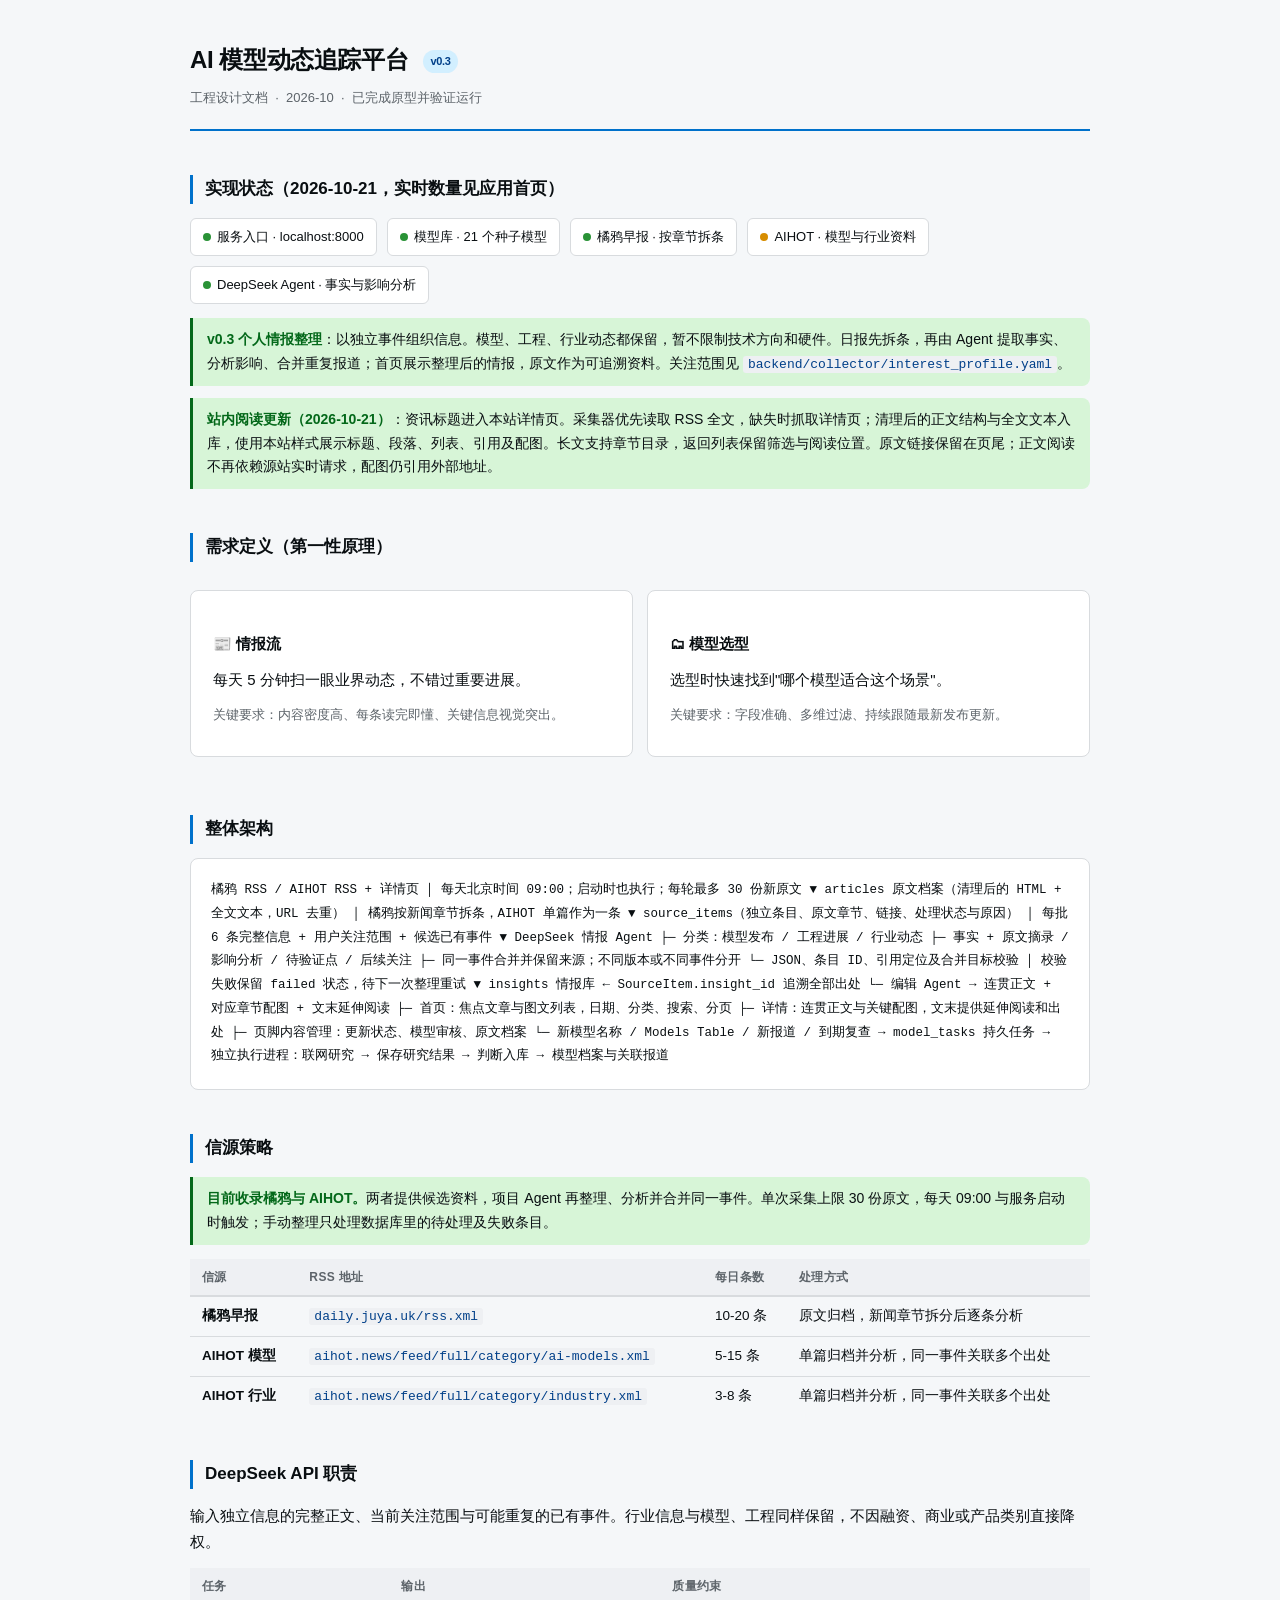
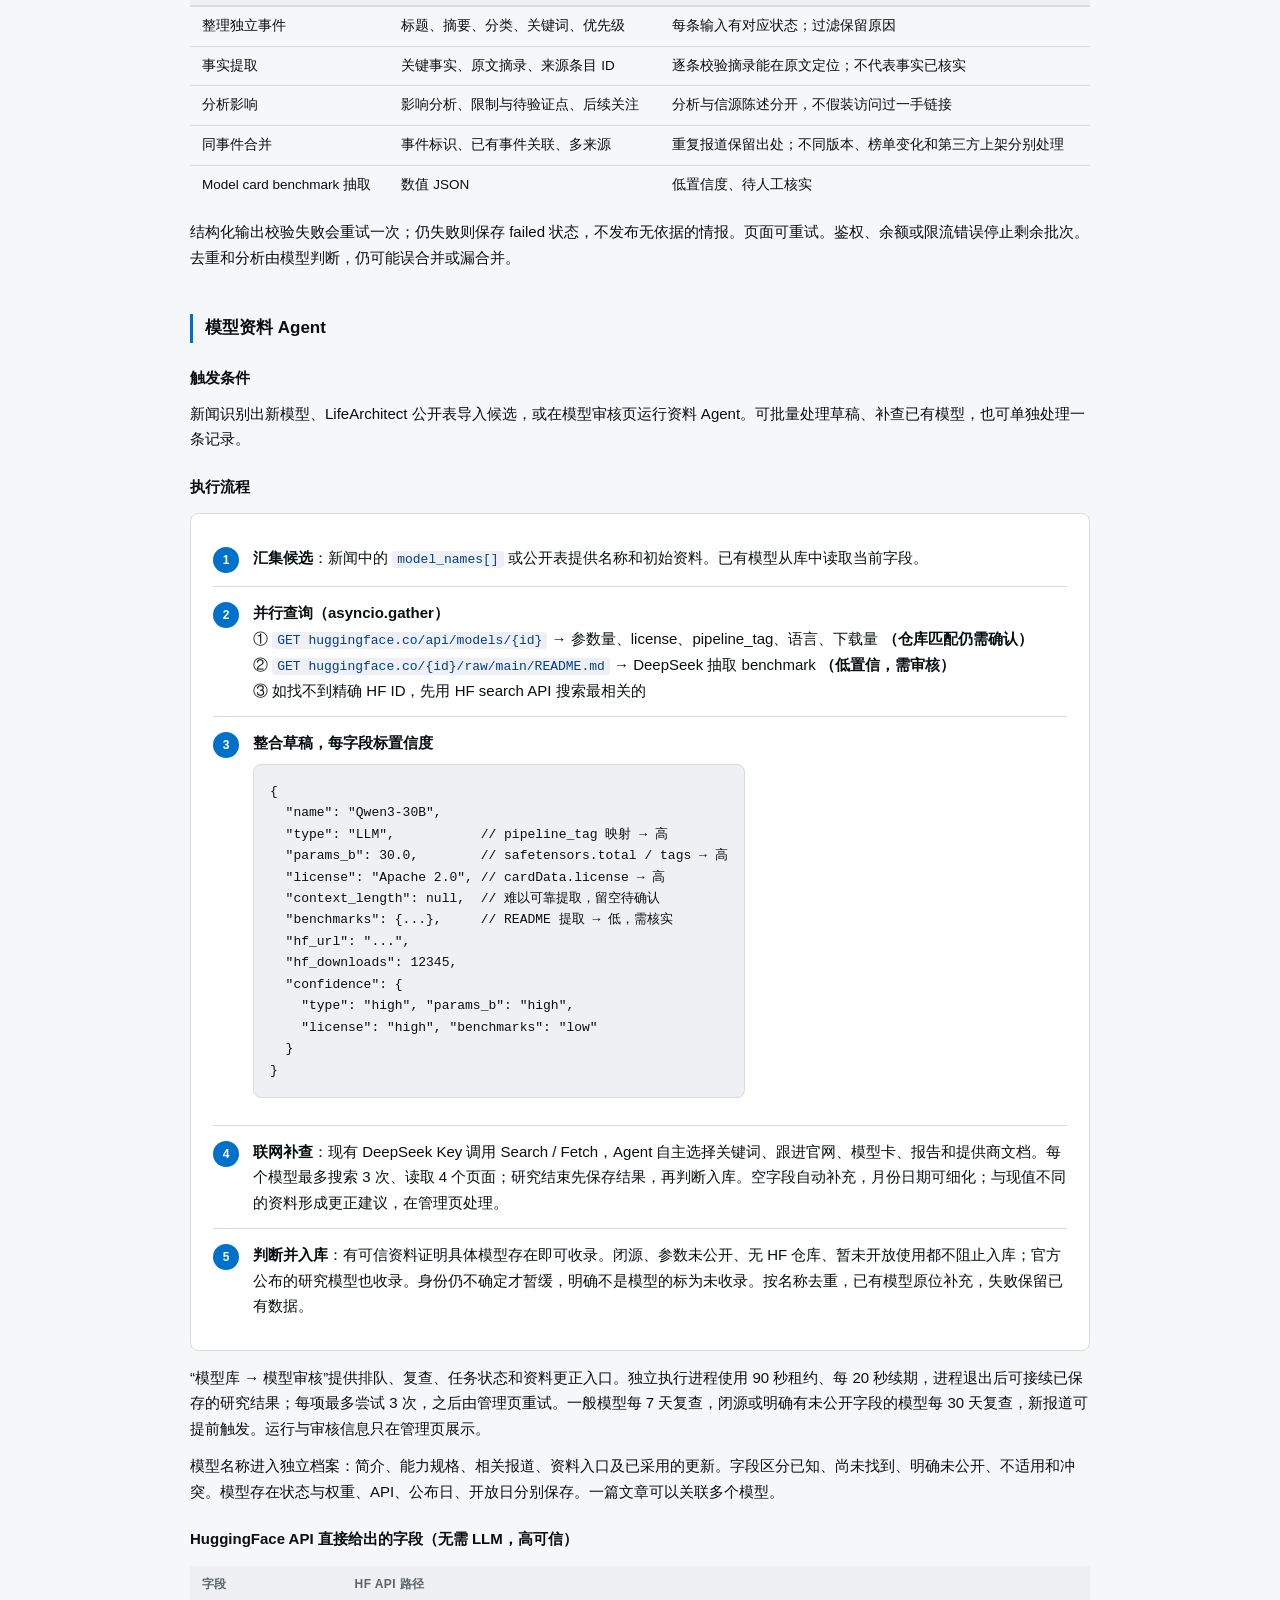
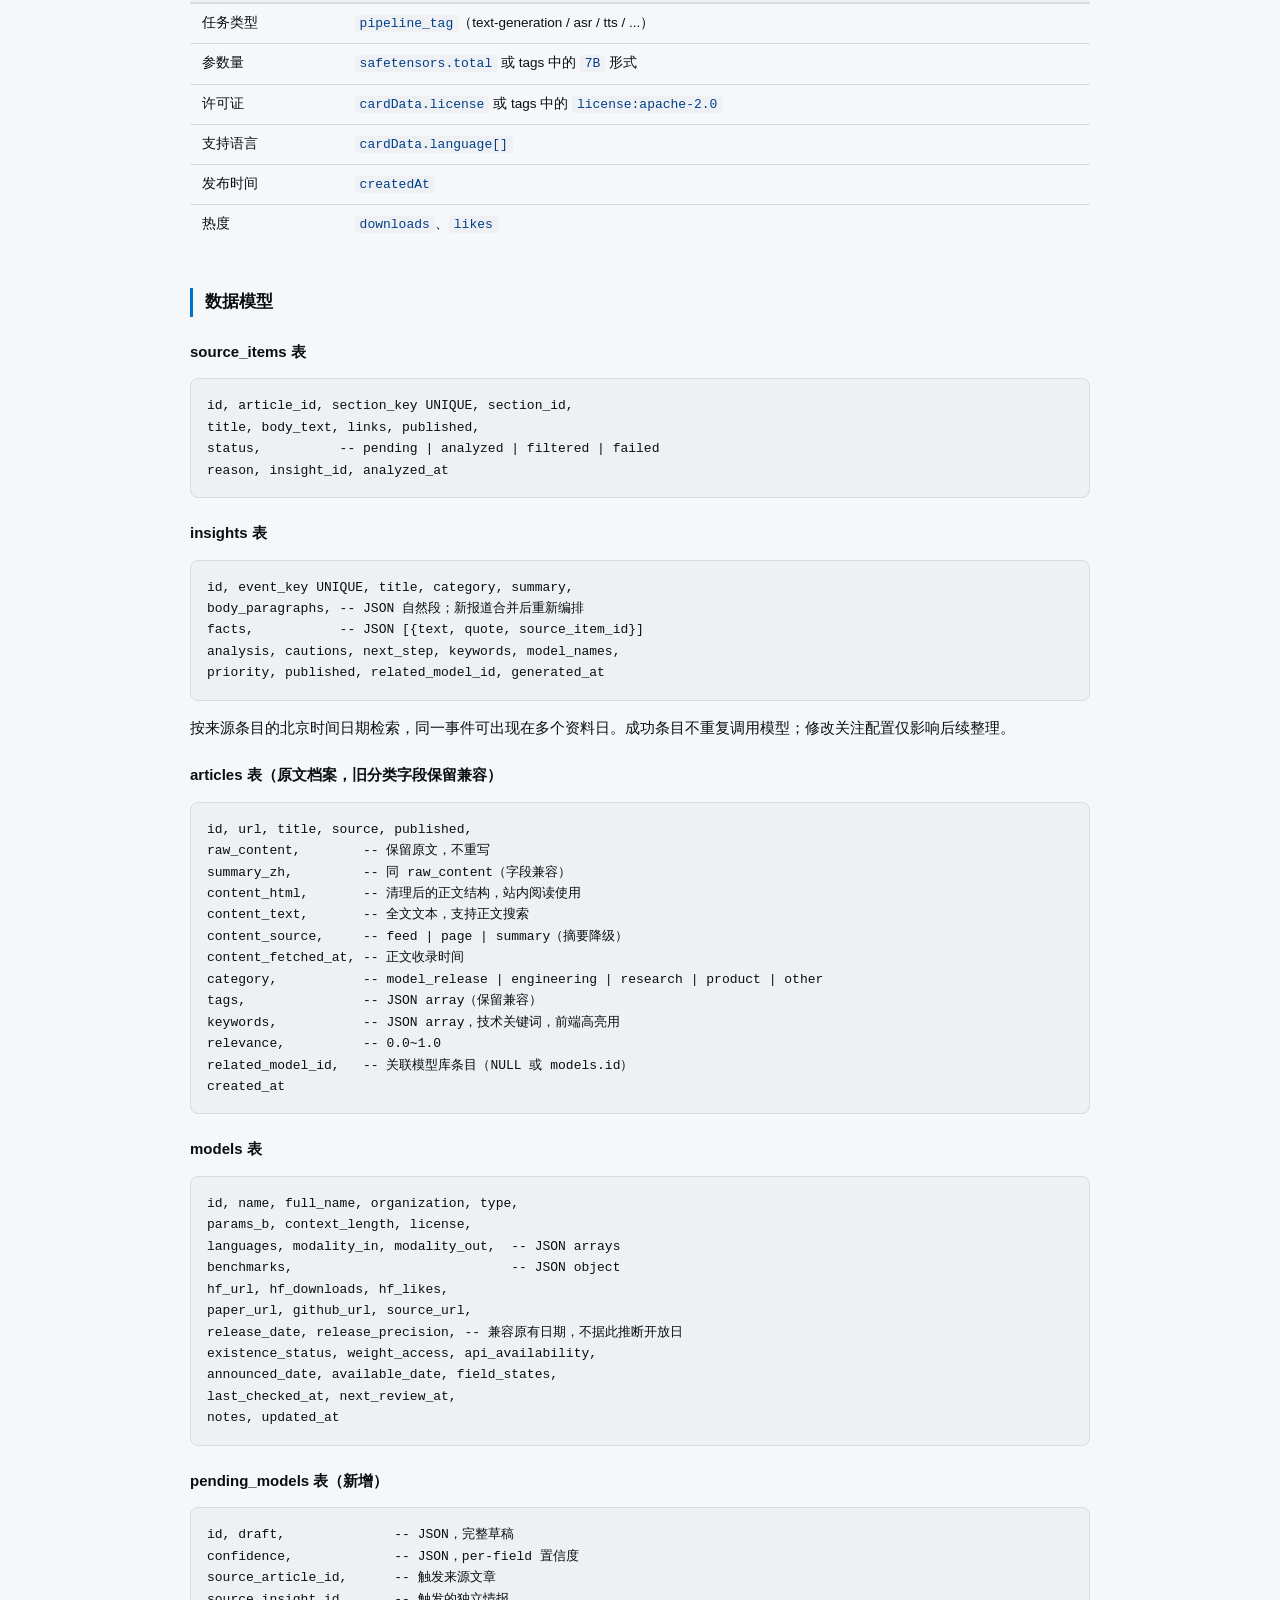
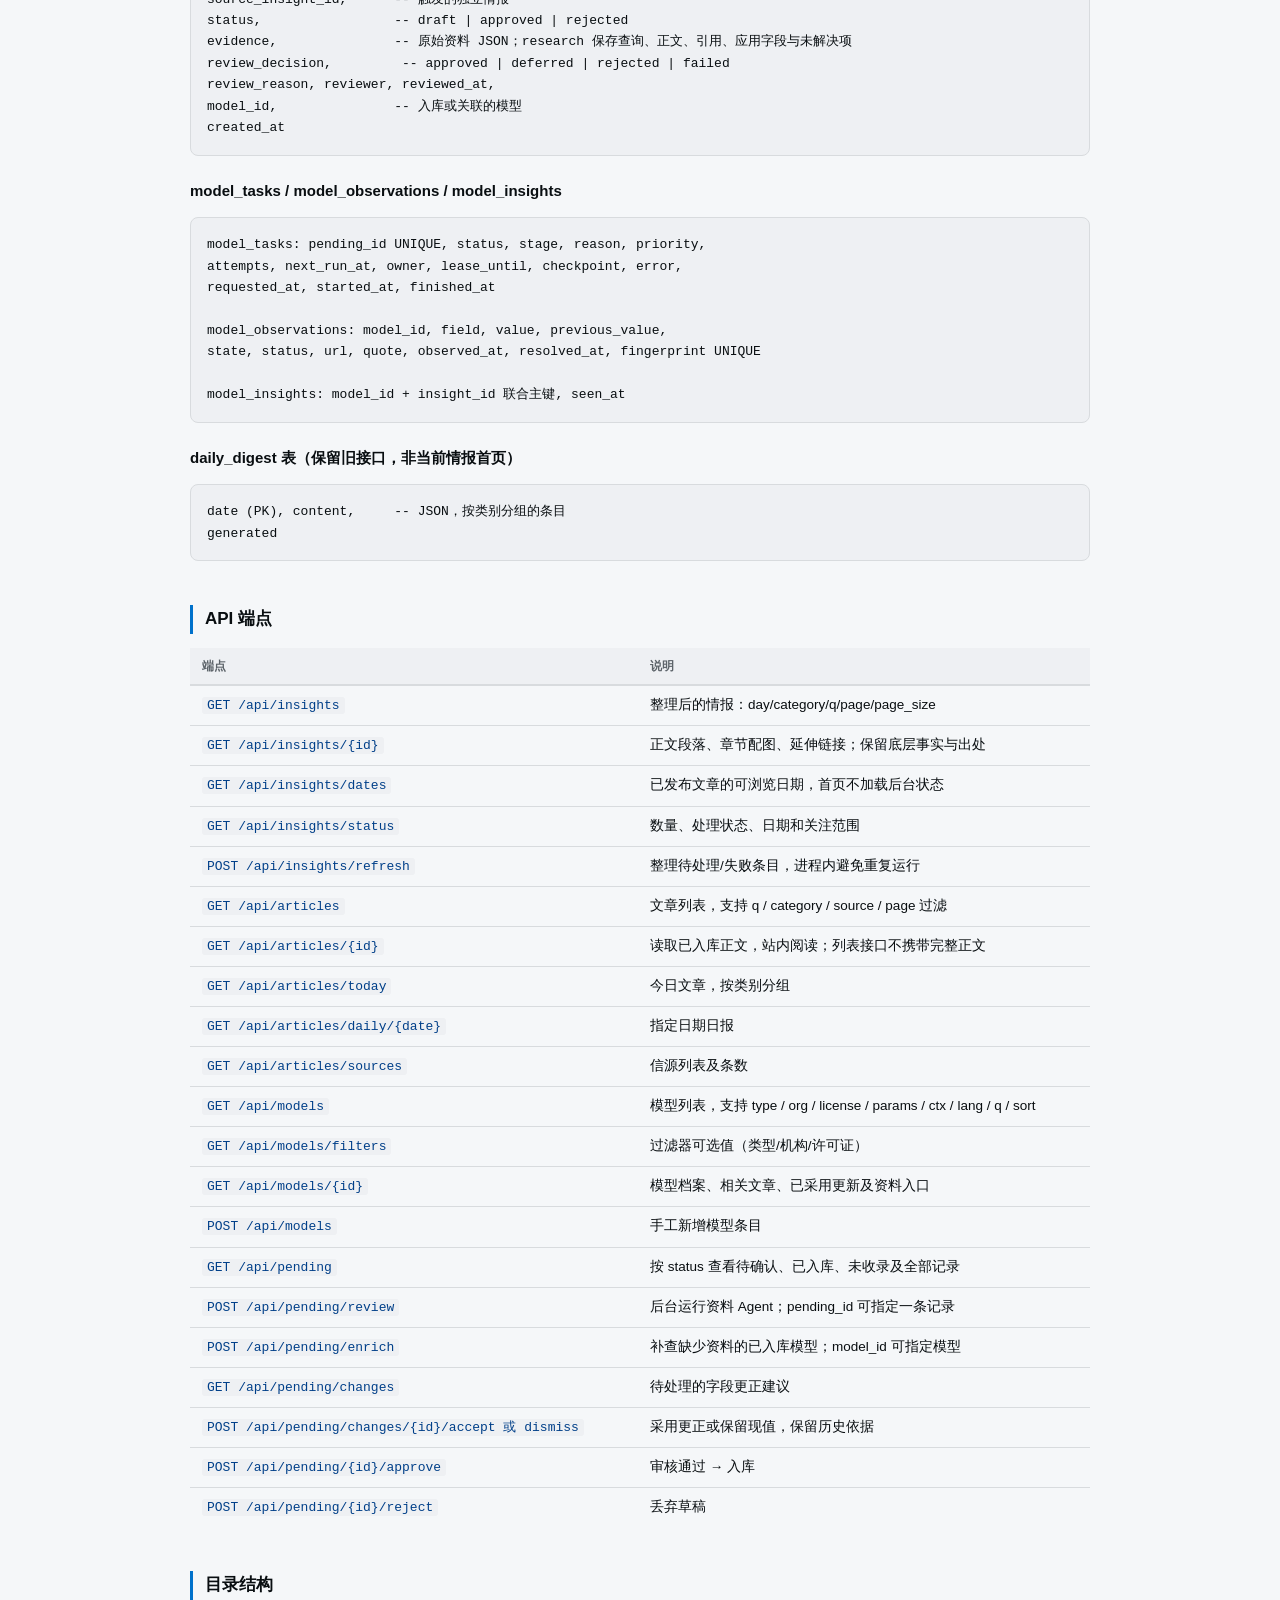
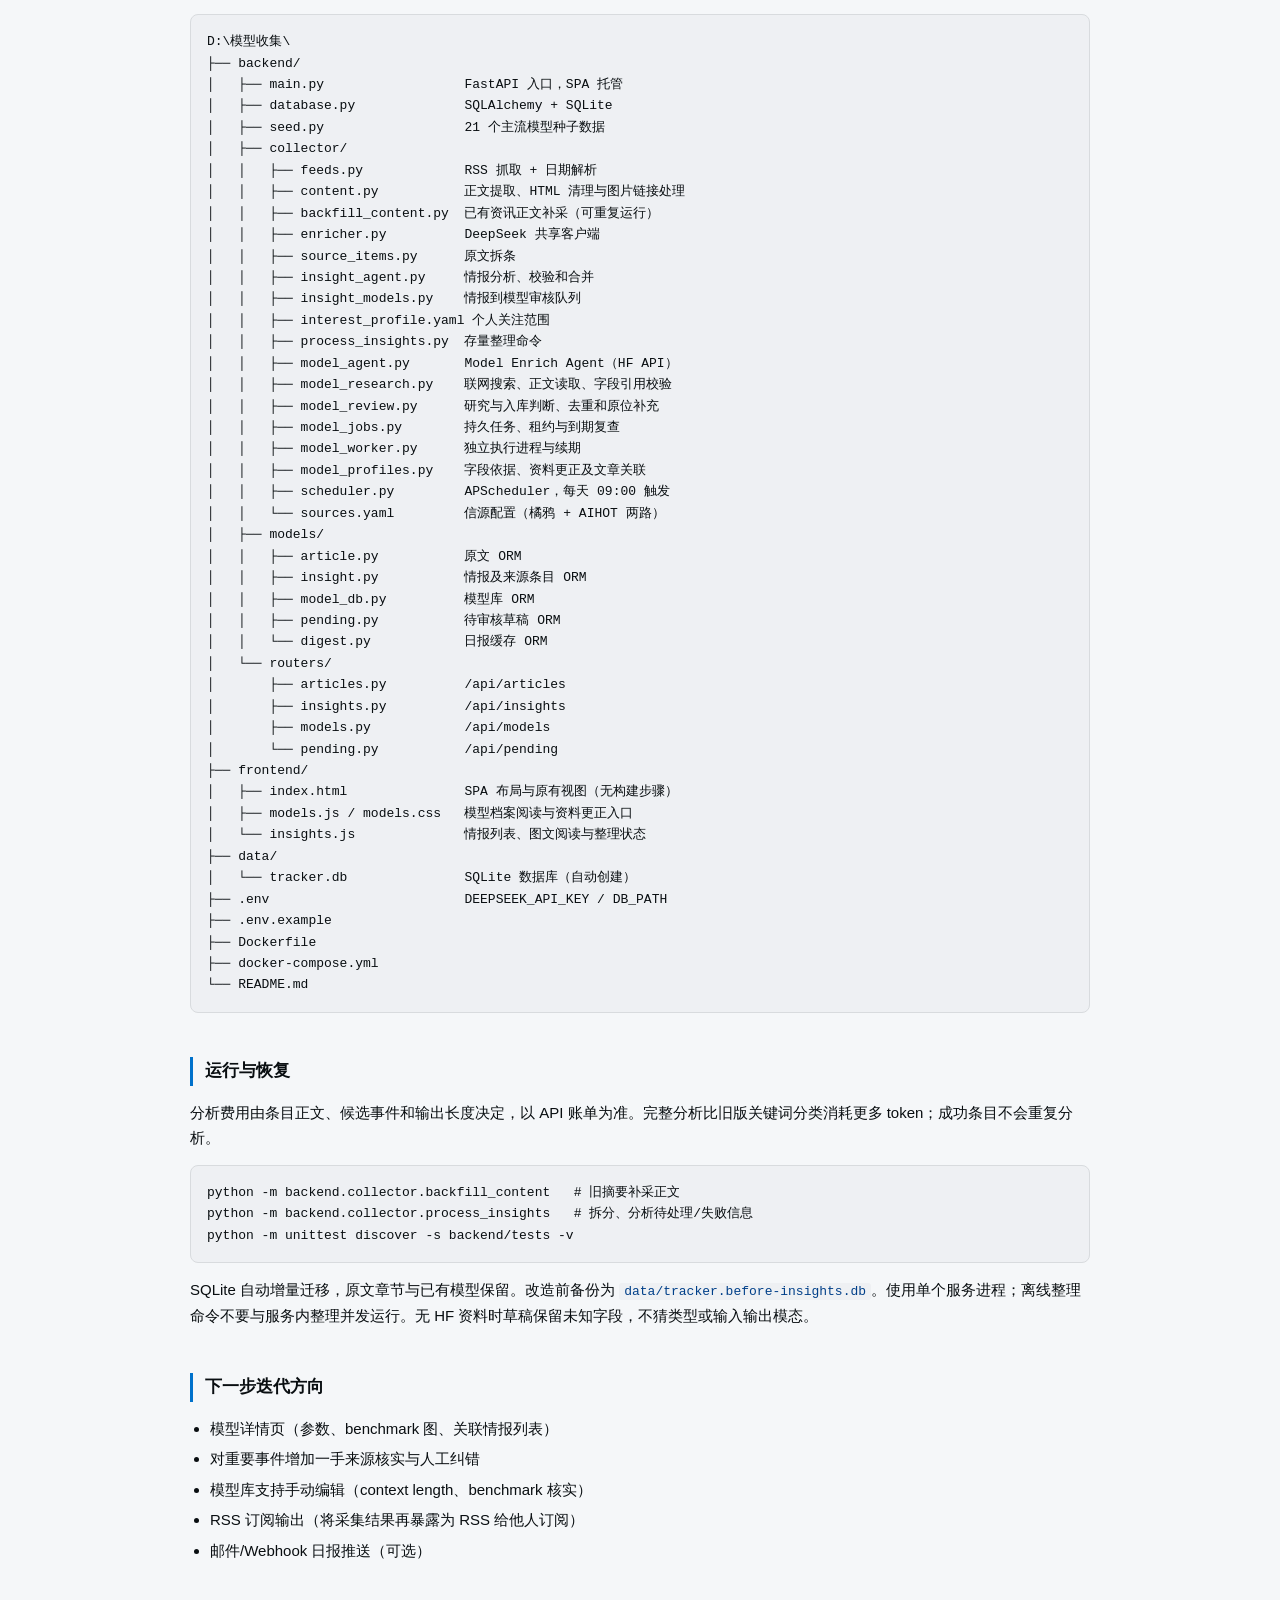
==== design.html @ c6d6f2a6 "初始化 AI 情报收集与模型资料管理项目" ====
<!DOCTYPE html>
<html lang="zh-CN">
<head>
<meta charset="UTF-8">
<meta name="viewport" content="width=device-width, initial-scale=1.0">
<title>AI 模型动态追踪平台 — 工程设计文档 v0.3</title>
<style>
  :root {
    --bg: oklch(97.5% 0.003 240);
    --surface: oklch(100% 0 0);
    --surface-2: oklch(95.5% 0.004 240);
    --border: oklch(89% 0.005 240);
    --text: oklch(16% 0.01 240);
    --muted: oklch(50% 0.012 240);
    --accent: oklch(54% 0.17 248);
    --accent-soft: oklch(94% 0.05 248);
    --accent-text: oklch(37% 0.15 248);
    --green: oklch(45% 0.14 145);
    --green-bg: oklch(94% 0.05 145);
    --r: 8px;
    --rs: 5px;
  }
  * { box-sizing: border-box; margin: 0; padding: 0; }
  body {
    font-family: -apple-system, "PingFang SC", "Hiragino Sans GB", "Microsoft YaHei", sans-serif;
    background: var(--bg); color: var(--text);
    font-size: 15px; line-height: 1.7;
    padding: 40px 20px 80px;
  }
  .page { max-width: 900px; margin: 0 auto; }
  a { color: var(--accent); text-decoration: none; }
  a:hover { text-decoration: underline; }
  code {
    font-family: "SF Mono", "Fira Code", Consolas, monospace;
    font-size: 13px; background: var(--surface-2);
    padding: 1px 5px; border-radius: 3px; color: var(--accent-text);
  }
  pre {
    background: var(--surface-2); border: 1px solid var(--border);
    border-radius: var(--r); padding: 16px; overflow-x: auto;
    margin: 14px 0; font-size: 13px; line-height: 1.65;
  }
  pre code { background: none; padding: 0; color: var(--text); }

  header { border-bottom: 2px solid var(--accent); padding-bottom: 20px; margin-bottom: 40px; }
  header h1 { font-size: 24px; font-weight: 800; letter-spacing: -0.4px; }
  .meta { color: var(--muted); font-size: 13px; margin-top: 6px; }
  .vtag { display: inline-block; background: var(--accent-soft); color: var(--accent-text); font-size: 11px; font-weight: 700; padding: 2px 8px; border-radius: 20px; margin-left: 8px; vertical-align: middle; }

  h2 { font-size: 17px; font-weight: 700; margin: 44px 0 14px; padding-left: 12px; border-left: 3px solid var(--accent); }
  h3 { font-size: 15px; font-weight: 600; margin: 22px 0 10px; }
  p { margin-bottom: 12px; }
  ul, ol { padding-left: 20px; margin-bottom: 12px; }
  li { margin-bottom: 5px; }

  .card { background: var(--surface); border: 1px solid var(--border); border-radius: var(--r); padding: 18px 22px; margin: 14px 0; }
  .grid2 { display: grid; grid-template-columns: 1fr 1fr; gap: 14px; margin: 14px 0; }
  @media (max-width: 600px) { .grid2 { grid-template-columns: 1fr; } }

  .note { background: oklch(97% 0.04 60); border-left: 3px solid oklch(68% 0.13 60); padding: 10px 14px; border-radius: 0 var(--r) var(--r) 0; margin: 12px 0; font-size: 14px; }
  .changed { background: var(--green-bg); border-left: 3px solid var(--green); padding: 10px 14px; border-radius: 0 var(--r) var(--r) 0; margin: 12px 0; font-size: 14px; }
  .changed strong { color: var(--green); }

  table { width: 100%; border-collapse: collapse; font-size: 13.5px; margin: 14px 0; }
  th { background: var(--surface-2); text-align: left; padding: 8px 12px; font-size: 12px; font-weight: 700; text-transform: uppercase; letter-spacing: 0.4px; color: var(--muted); border-bottom: 2px solid var(--border); }
  td { padding: 8px 12px; border-bottom: 1px solid var(--border); vertical-align: top; }
  tr:last-child td { border-bottom: none; }

  .arch {
    background: var(--surface); border: 1px solid var(--border); border-radius: var(--r);
    padding: 20px; font-family: "SF Mono", Consolas, monospace;
    font-size: 12.5px; line-height: 1.9; overflow-x: auto; color: var(--text);
  }

  .phase { display: flex; align-items: flex-start; gap: 14px; padding: 13px 0; border-bottom: 1px solid var(--border); }
  .phase:last-child { border-bottom: none; }
  .pnum { flex-shrink: 0; width: 26px; height: 26px; background: var(--accent); color: #fff; border-radius: 50%; display: flex; align-items: center; justify-content: center; font-size: 12px; font-weight: 700; margin-top: 2px; }

  .status-row { display: flex; gap: 10px; flex-wrap: wrap; margin: 14px 0; }
  .status-chip { display: flex; align-items: center; gap: 6px; background: var(--surface); border: 1px solid var(--border); border-radius: 6px; padding: 7px 12px; font-size: 13px; }
  .dot { width: 8px; height: 8px; border-radius: 50%; }
  .dot-green { background: oklch(58% 0.16 145); }
  .dot-yellow { background: oklch(70% 0.16 75); }
  .dot-red { background: oklch(56% 0.18 25); }
</style>
</head>
<body>
<div class="page">

<header>
  <h1>AI 模型动态追踪平台 <span class="vtag">v0.3</span></h1>
  <div class="meta">工程设计文档 &nbsp;·&nbsp; 2026-10 &nbsp;·&nbsp; 已完成原型并验证运行</div>
</header>

<!-- ─── 当前状态 ─── -->
<h2>实现状态（2026-10-21，实时数量见应用首页）</h2>

<div class="status-row">
  <div class="status-chip"><div class="dot dot-green"></div>服务入口 · localhost:8000</div>
  <div class="status-chip"><div class="dot dot-green"></div>模型库 · 21 个种子模型</div>
  <div class="status-chip"><div class="dot dot-green"></div>橘鸦早报 · 按章节拆条</div>
  <div class="status-chip"><div class="dot dot-yellow"></div>AIHOT · 模型与行业资料</div>
  <div class="status-chip"><div class="dot dot-green"></div>DeepSeek Agent · 事实与影响分析</div>
</div>

<div class="changed">
  <strong>v0.3 个人情报整理</strong>：以独立事件组织信息。模型、工程、行业动态都保留，暂不限制技术方向和硬件。日报先拆条，再由 Agent 提取事实、分析影响、合并重复报道；首页展示整理后的情报，原文作为可追溯资料。关注范围见 <code>backend/collector/interest_profile.yaml</code>。
</div>

<!-- ─── 需求定义 ─── -->
<div class="changed">
  <strong>站内阅读更新（2026-10-21）</strong>：资讯标题进入本站详情页。采集器优先读取 RSS 全文，缺失时抓取详情页；清理后的正文结构与全文文本入库，使用本站样式展示标题、段落、列表、引用及配图。长文支持章节目录，返回列表保留筛选与阅读位置。原文链接保留在页尾；正文阅读不再依赖源站实时请求，配图仍引用外部地址。
</div>
<h2>需求定义（第一性原理）</h2>

<div class="grid2">
  <div class="card">
    <h3>📰 情报流</h3>
    <p>每天 5 分钟扫一眼业界动态，不错过重要进展。</p>
    <p style="color:var(--muted);font-size:13px">关键要求：内容密度高、每条读完即懂、关键信息视觉突出。</p>
  </div>
  <div class="card">
    <h3>🗂 模型选型</h3>
    <p>选型时快速找到"哪个模型适合这个场景"。</p>
    <p style="color:var(--muted);font-size:13px">关键要求：字段准确、多维过滤、持续跟随最新发布更新。</p>
  </div>
</div>

<!-- ─── 整体架构 ─── -->
<h2>整体架构</h2>

<div class="arch">
橘鸦 RSS / AIHOT RSS + 详情页
  │  每天北京时间 09:00；启动时也执行；每轮最多 30 份新原文
  ▼
articles 原文档案（清理后的 HTML + 全文文本，URL 去重）
  │  橘鸦按新闻章节拆条，AIHOT 单篇作为一条
  ▼
source_items（独立条目、原文章节、链接、处理状态与原因）
  │  每批 6 条完整信息 + 用户关注范围 + 候选已有事件
  ▼
DeepSeek 情报 Agent
  ├─ 分类：模型发布 / 工程进展 / 行业动态
  ├─ 事实 + 原文摘录 / 影响分析 / 待验证点 / 后续关注
  ├─ 同一事件合并并保留来源；不同版本或不同事件分开
  └─ JSON、条目 ID、引用定位及合并目标校验
  │  校验失败保留 failed 状态，待下一次整理重试
  ▼
insights 情报库 ← SourceItem.insight_id 追溯全部出处
  └─ 编辑 Agent → 连贯正文 + 对应章节配图 + 文末延伸阅读
  ├─ 首页：焦点文章与图文列表，日期、分类、搜索、分页
  ├─ 详情：连贯正文与关键配图，文末提供延伸阅读和出处
  ├─ 页脚内容管理：更新状态、模型审核、原文档案
  └─ 新模型名称 / Models Table / 新报道 / 到期复查 → model_tasks 持久任务
       → 独立执行进程：联网研究 → 保存研究结果 → 判断入库 → 模型档案与关联报道
</div>

<!-- ─── 信源策略 ─── -->
<h2>信源策略</h2>

<div class="changed">
  <strong>目前收录橘鸦与 AIHOT。</strong>两者提供候选资料，项目 Agent 再整理、分析并合并同一事件。单次采集上限 30 份原文，每天 09:00 与服务启动时触发；手动整理只处理数据库里的待处理及失败条目。
</div>

<table>
  <thead><tr><th>信源</th><th>RSS 地址</th><th>每日条数</th><th>处理方式</th></tr></thead>
  <tbody>
    <tr>
      <td><strong>橘鸦早报</strong></td>
      <td><code>daily.juya.uk/rss.xml</code></td>
      <td>10-20 条</td>
      <td>原文归档，新闻章节拆分后逐条分析</td>
    </tr>
    <tr>
      <td><strong>AIHOT 模型</strong></td>
      <td><code>aihot.news/feed/full/category/ai-models.xml</code></td>
      <td>5-15 条</td>
      <td>单篇归档并分析，同一事件关联多个出处</td>
    </tr>
    <tr>
      <td><strong>AIHOT 行业</strong></td>
      <td><code>aihot.news/feed/full/category/industry.xml</code></td>
      <td>3-8 条</td>
      <td>单篇归档并分析，同一事件关联多个出处</td>
    </tr>
  </tbody>
</table>

<!-- ─── DeepSeek 职责 ─── -->
<h2>DeepSeek API 职责</h2>

<p>输入独立信息的完整正文、当前关注范围与可能重复的已有事件。行业信息与模型、工程同样保留，不因融资、商业或产品类别直接降权。</p>
<table>
<thead><tr><th>任务</th><th>输出</th><th>质量约束</th></tr></thead>
<tbody>
<tr><td>整理独立事件</td><td>标题、摘要、分类、关键词、优先级</td><td>每条输入有对应状态；过滤保留原因</td></tr>
<tr><td>事实提取</td><td>关键事实、原文摘录、来源条目 ID</td><td>逐条校验摘录能在原文定位；不代表事实已核实</td></tr>
<tr><td>分析影响</td><td>影响分析、限制与待验证点、后续关注</td><td>分析与信源陈述分开，不假装访问过一手链接</td></tr>
<tr><td>同事件合并</td><td>事件标识、已有事件关联、多来源</td><td>重复报道保留出处；不同版本、榜单变化和第三方上架分别处理</td></tr>
<tr><td>Model card benchmark 抽取</td><td>数值 JSON</td><td>低置信度、待人工核实</td></tr>
</tbody></table>
<p>结构化输出校验失败会重试一次；仍失败则保存 failed 状态，不发布无依据的情报。页面可重试。鉴权、余额或限流错误停止剩余批次。去重和分析由模型判断，仍可能误合并或漏合并。</p>

<!-- ─── Model Enrich Agent ─── -->
<h2>模型资料 Agent</h2>

<h3>触发条件</h3>
<p>新闻识别出新模型、LifeArchitect 公开表导入候选，或在模型审核页运行资料 Agent。可批量处理草稿、补查已有模型，也可单独处理一条记录。</p>

<h3>执行流程</h3>
<div class="card">
  <div class="phase">
    <div class="pnum">1</div>
    <div><strong>汇集候选</strong>：新闻中的 <code>model_names[]</code> 或公开表提供名称和初始资料。已有模型从库中读取当前字段。</div>
  </div>
  <div class="phase">
    <div class="pnum">2</div>
    <div>
      <strong>并行查询（asyncio.gather）</strong><br>
      ① <code>GET huggingface.co/api/models/{id}</code> → 参数量、license、pipeline_tag、语言、下载量 <strong>（仓库匹配仍需确认）</strong><br>
      ② <code>GET huggingface.co/{id}/raw/main/README.md</code> → DeepSeek 抽取 benchmark <strong>（低置信，需审核）</strong><br>
      ③ 如找不到精确 HF ID，先用 HF search API 搜索最相关的
    </div>
  </div>
  <div class="phase">
    <div class="pnum">3</div>
    <div>
      <strong>整合草稿，每字段标置信度</strong>
<pre style="margin-top:8px"><code>{
  "name": "Qwen3-30B",
  "type": "LLM",           // pipeline_tag 映射 → 高
  "params_b": 30.0,        // safetensors.total / tags → 高
  "license": "Apache 2.0", // cardData.license → 高
  "context_length": null,  // 难以可靠提取，留空待确认
  "benchmarks": {...},     // README 提取 → 低，需核实
  "hf_url": "...",
  "hf_downloads": 12345,
  "confidence": {
    "type": "high", "params_b": "high",
    "license": "high", "benchmarks": "low"
  }
}</code></pre>
    </div>
  </div>
  <div class="phase">
    <div class="pnum">4</div>
    <div><strong>联网补查</strong>：现有 DeepSeek Key 调用 Search / Fetch，Agent 自主选择关键词、跟进官网、模型卡、报告和提供商文档。每个模型最多搜索 3 次、读取 4 个页面；研究结束先保存结果，再判断入库。空字段自动补充，月份日期可细化；与现值不同的资料形成更正建议，在管理页处理。</div>
  </div>
  <div class="phase">
    <div class="pnum">5</div>
    <div><strong>判断并入库</strong>：有可信资料证明具体模型存在即可收录。闭源、参数未公开、无 HF 仓库、暂未开放使用都不阻止入库；官方公布的研究模型也收录。身份仍不确定才暂缓，明确不是模型的标为未收录。按名称去重，已有模型原位补充，失败保留已有数据。</div>
  </div>
</div>

<p>“模型库 → 模型审核”提供排队、复查、任务状态和资料更正入口。独立执行进程使用 90 秒租约、每 20 秒续期，进程退出后可接续已保存的研究结果；每项最多尝试 3 次，之后由管理页重试。一般模型每 7 天复查，闭源或明确有未公开字段的模型每 30 天复查，新报道可提前触发。运行与审核信息只在管理页展示。</p>
<p>模型名称进入独立档案：简介、能力规格、相关报道、资料入口及已采用的更新。字段区分已知、尚未找到、明确未公开、不适用和冲突。模型存在状态与权重、API、公布日、开放日分别保存。一篇文章可以关联多个模型。</p>

<h3>HuggingFace API 直接给出的字段（无需 LLM，高可信）</h3>
<table>
  <thead><tr><th>字段</th><th>HF API 路径</th></tr></thead>
  <tbody>
    <tr><td>任务类型</td><td><code>pipeline_tag</code>（text-generation / asr / tts / ...）</td></tr>
    <tr><td>参数量</td><td><code>safetensors.total</code> 或 tags 中的 <code>7B</code> 形式</td></tr>
    <tr><td>许可证</td><td><code>cardData.license</code> 或 tags 中的 <code>license:apache-2.0</code></td></tr>
    <tr><td>支持语言</td><td><code>cardData.language[]</code></td></tr>
    <tr><td>发布时间</td><td><code>createdAt</code></td></tr>
    <tr><td>热度</td><td><code>downloads</code>、<code>likes</code></td></tr>
  </tbody>
</table>

<!-- ─── 数据模型 ─── -->
<h2>数据模型</h2>

<h3>source_items 表</h3>
<pre><code>id, article_id, section_key UNIQUE, section_id,
title, body_text, links, published,
status,          -- pending | analyzed | filtered | failed
reason, insight_id, analyzed_at</code></pre>
<h3>insights 表</h3>
<pre><code>id, event_key UNIQUE, title, category, summary,
body_paragraphs, -- JSON 自然段；新报道合并后重新编排
facts,           -- JSON [{text, quote, source_item_id}]
analysis, cautions, next_step, keywords, model_names,
priority, published, related_model_id, generated_at</code></pre>
<p>按来源条目的北京时间日期检索，同一事件可出现在多个资料日。成功条目不重复调用模型；修改关注配置仅影响后续整理。</p>
<h3>articles 表（原文档案，旧分类字段保留兼容）</h3>
<pre><code>id, url, title, source, published,
raw_content,        -- 保留原文，不重写
summary_zh,         -- 同 raw_content（字段兼容）
content_html,       -- 清理后的正文结构，站内阅读使用
content_text,       -- 全文文本，支持正文搜索
content_source,     -- feed | page | summary（摘要降级）
content_fetched_at, -- 正文收录时间
category,           -- model_release | engineering | research | product | other
tags,               -- JSON array（保留兼容）
keywords,           -- JSON array，技术关键词，前端高亮用
relevance,          -- 0.0~1.0
related_model_id,   -- 关联模型库条目（NULL 或 models.id）
created_at</code></pre>

<h3>models 表</h3>
<pre><code>id, name, full_name, organization, type,
params_b, context_length, license,
languages, modality_in, modality_out,  -- JSON arrays
benchmarks,                            -- JSON object
hf_url, hf_downloads, hf_likes,
paper_url, github_url, source_url,
release_date, release_precision, -- 兼容原有日期，不据此推断开放日
existence_status, weight_access, api_availability,
announced_date, available_date, field_states,
last_checked_at, next_review_at,
notes, updated_at</code></pre>

<h3>pending_models 表（新增）</h3>
<pre><code>id, draft,              -- JSON，完整草稿
confidence,             -- JSON，per-field 置信度
source_article_id,      -- 触发来源文章
source_insight_id,      -- 触发的独立情报
status,                 -- draft | approved | rejected
evidence,               -- 原始资料 JSON；research 保存查询、正文、引用、应用字段与未解决项
review_decision,         -- approved | deferred | rejected | failed
review_reason, reviewer, reviewed_at,
model_id,               -- 入库或关联的模型
created_at</code></pre>

<h3>model_tasks / model_observations / model_insights</h3>
<pre><code>model_tasks: pending_id UNIQUE, status, stage, reason, priority,
attempts, next_run_at, owner, lease_until, checkpoint, error,
requested_at, started_at, finished_at

model_observations: model_id, field, value, previous_value,
state, status, url, quote, observed_at, resolved_at, fingerprint UNIQUE

model_insights: model_id + insight_id 联合主键, seen_at</code></pre>

<h3>daily_digest 表（保留旧接口，非当前情报首页）</h3>
<pre><code>date (PK), content,     -- JSON，按类别分组的条目
generated</code></pre>

<!-- ─── API ─── -->
<h2>API 端点</h2>

<table>
  <thead><tr><th>端点</th><th>说明</th></tr></thead>
  <tbody>
    <tr><td><code>GET /api/insights</code></td><td>整理后的情报：day/category/q/page/page_size</td></tr>
    <tr><td><code>GET /api/insights/{id}</code></td><td>正文段落、章节配图、延伸链接；保留底层事实与出处</td></tr>
    <tr><td><code>GET /api/insights/dates</code></td><td>已发布文章的可浏览日期，首页不加载后台状态</td></tr>
    <tr><td><code>GET /api/insights/status</code></td><td>数量、处理状态、日期和关注范围</td></tr>
    <tr><td><code>POST /api/insights/refresh</code></td><td>整理待处理/失败条目，进程内避免重复运行</td></tr>
    <tr><td><code>GET /api/articles</code></td><td>文章列表，支持 q / category / source / page 过滤</td></tr>
    <tr><td><code>GET /api/articles/{id}</code></td><td>读取已入库正文，站内阅读；列表接口不携带完整正文</td></tr>
    <tr><td><code>GET /api/articles/today</code></td><td>今日文章，按类别分组</td></tr>
    <tr><td><code>GET /api/articles/daily/{date}</code></td><td>指定日期日报</td></tr>
    <tr><td><code>GET /api/articles/sources</code></td><td>信源列表及条数</td></tr>
    <tr><td><code>GET /api/models</code></td><td>模型列表，支持 type / org / license / params / ctx / lang / q / sort</td></tr>
    <tr><td><code>GET /api/models/filters</code></td><td>过滤器可选值（类型/机构/许可证）</td></tr>
    <tr><td><code>GET /api/models/{id}</code></td><td>模型档案、相关文章、已采用更新及资料入口</td></tr>
    <tr><td><code>POST /api/models</code></td><td>手工新增模型条目</td></tr>
    <tr><td><code>GET /api/pending</code></td><td>按 status 查看待确认、已入库、未收录及全部记录</td></tr>
    <tr><td><code>POST /api/pending/review</code></td><td>后台运行资料 Agent；pending_id 可指定一条记录</td></tr>
    <tr><td><code>POST /api/pending/enrich</code></td><td>补查缺少资料的已入库模型；model_id 可指定模型</td></tr>
    <tr><td><code>GET /api/pending/changes</code></td><td>待处理的字段更正建议</td></tr>
    <tr><td><code>POST /api/pending/changes/{id}/accept 或 dismiss</code></td><td>采用更正或保留现值，保留历史依据</td></tr>
    <tr><td><code>POST /api/pending/{id}/approve</code></td><td>审核通过 → 入库</td></tr>
    <tr><td><code>POST /api/pending/{id}/reject</code></td><td>丢弃草稿</td></tr>
  </tbody>
</table>

<!-- ─── 目录结构 ─── -->
<h2>目录结构</h2>

<pre><code>D:\模型收集\
├── backend/
│   ├── main.py                  FastAPI 入口，SPA 托管
│   ├── database.py              SQLAlchemy + SQLite
│   ├── seed.py                  21 个主流模型种子数据
│   ├── collector/
│   │   ├── feeds.py             RSS 抓取 + 日期解析
│   │   ├── content.py           正文提取、HTML 清理与图片链接处理
│   │   ├── backfill_content.py  已有资讯正文补采（可重复运行）
│   │   ├── enricher.py          DeepSeek 共享客户端
│   │   ├── source_items.py      原文拆条
│   │   ├── insight_agent.py     情报分析、校验和合并
│   │   ├── insight_models.py    情报到模型审核队列
│   │   ├── interest_profile.yaml 个人关注范围
│   │   ├── process_insights.py  存量整理命令
│   │   ├── model_agent.py       Model Enrich Agent（HF API）
│   │   ├── model_research.py    联网搜索、正文读取、字段引用校验
│   │   ├── model_review.py      研究与入库判断、去重和原位补充
│   │   ├── model_jobs.py        持久任务、租约与到期复查
│   │   ├── model_worker.py      独立执行进程与续期
│   │   ├── model_profiles.py    字段依据、资料更正及文章关联
│   │   ├── scheduler.py         APScheduler，每天 09:00 触发
│   │   └── sources.yaml         信源配置（橘鸦 + AIHOT 两路）
│   ├── models/
│   │   ├── article.py           原文 ORM
│   │   ├── insight.py           情报及来源条目 ORM
│   │   ├── model_db.py          模型库 ORM
│   │   ├── pending.py           待审核草稿 ORM
│   │   └── digest.py            日报缓存 ORM
│   └── routers/
│       ├── articles.py          /api/articles
│       ├── insights.py          /api/insights
│       ├── models.py            /api/models
│       └── pending.py           /api/pending
├── frontend/
│   ├── index.html               SPA 布局与原有视图（无构建步骤）
│   ├── models.js / models.css   模型档案阅读与资料更正入口
│   └── insights.js              情报列表、图文阅读与整理状态
├── data/
│   └── tracker.db               SQLite 数据库（自动创建）
├── .env                         DEEPSEEK_API_KEY / DB_PATH
├── .env.example
├── Dockerfile
├── docker-compose.yml
└── README.md</code></pre>

<!-- ─── 成本 ─── -->
<h2>运行与恢复</h2>
<p>分析费用由条目正文、候选事件和输出长度决定，以 API 账单为准。完整分析比旧版关键词分类消耗更多 token；成功条目不会重复分析。</p>
<pre><code>python -m backend.collector.backfill_content   # 旧摘要补采正文
python -m backend.collector.process_insights   # 拆分、分析待处理/失败信息
python -m unittest discover -s backend/tests -v</code></pre>
<p>SQLite 自动增量迁移，原文章节与已有模型保留。改造前备份为 <code>data/tracker.before-insights.db</code>。使用单个服务进程；离线整理命令不要与服务内整理并发运行。无 HF 资料时草稿保留未知字段，不猜类型或输入输出模态。</p>

<!-- ─── 下一步 ─── -->
<h2>下一步迭代方向</h2>

<ul>
  <li>模型详情页（参数、benchmark 图、关联情报列表）</li>
  <li>对重要事件增加一手来源核实与人工纠错</li>
  <li>模型库支持手动编辑（context length、benchmark 核实）</li>
  <li>RSS 订阅输出（将采集结果再暴露为 RSS 给他人订阅）</li>
  <li>邮件/Webhook 日报推送（可选）</li>
</ul>

</div>
</body>
</html>
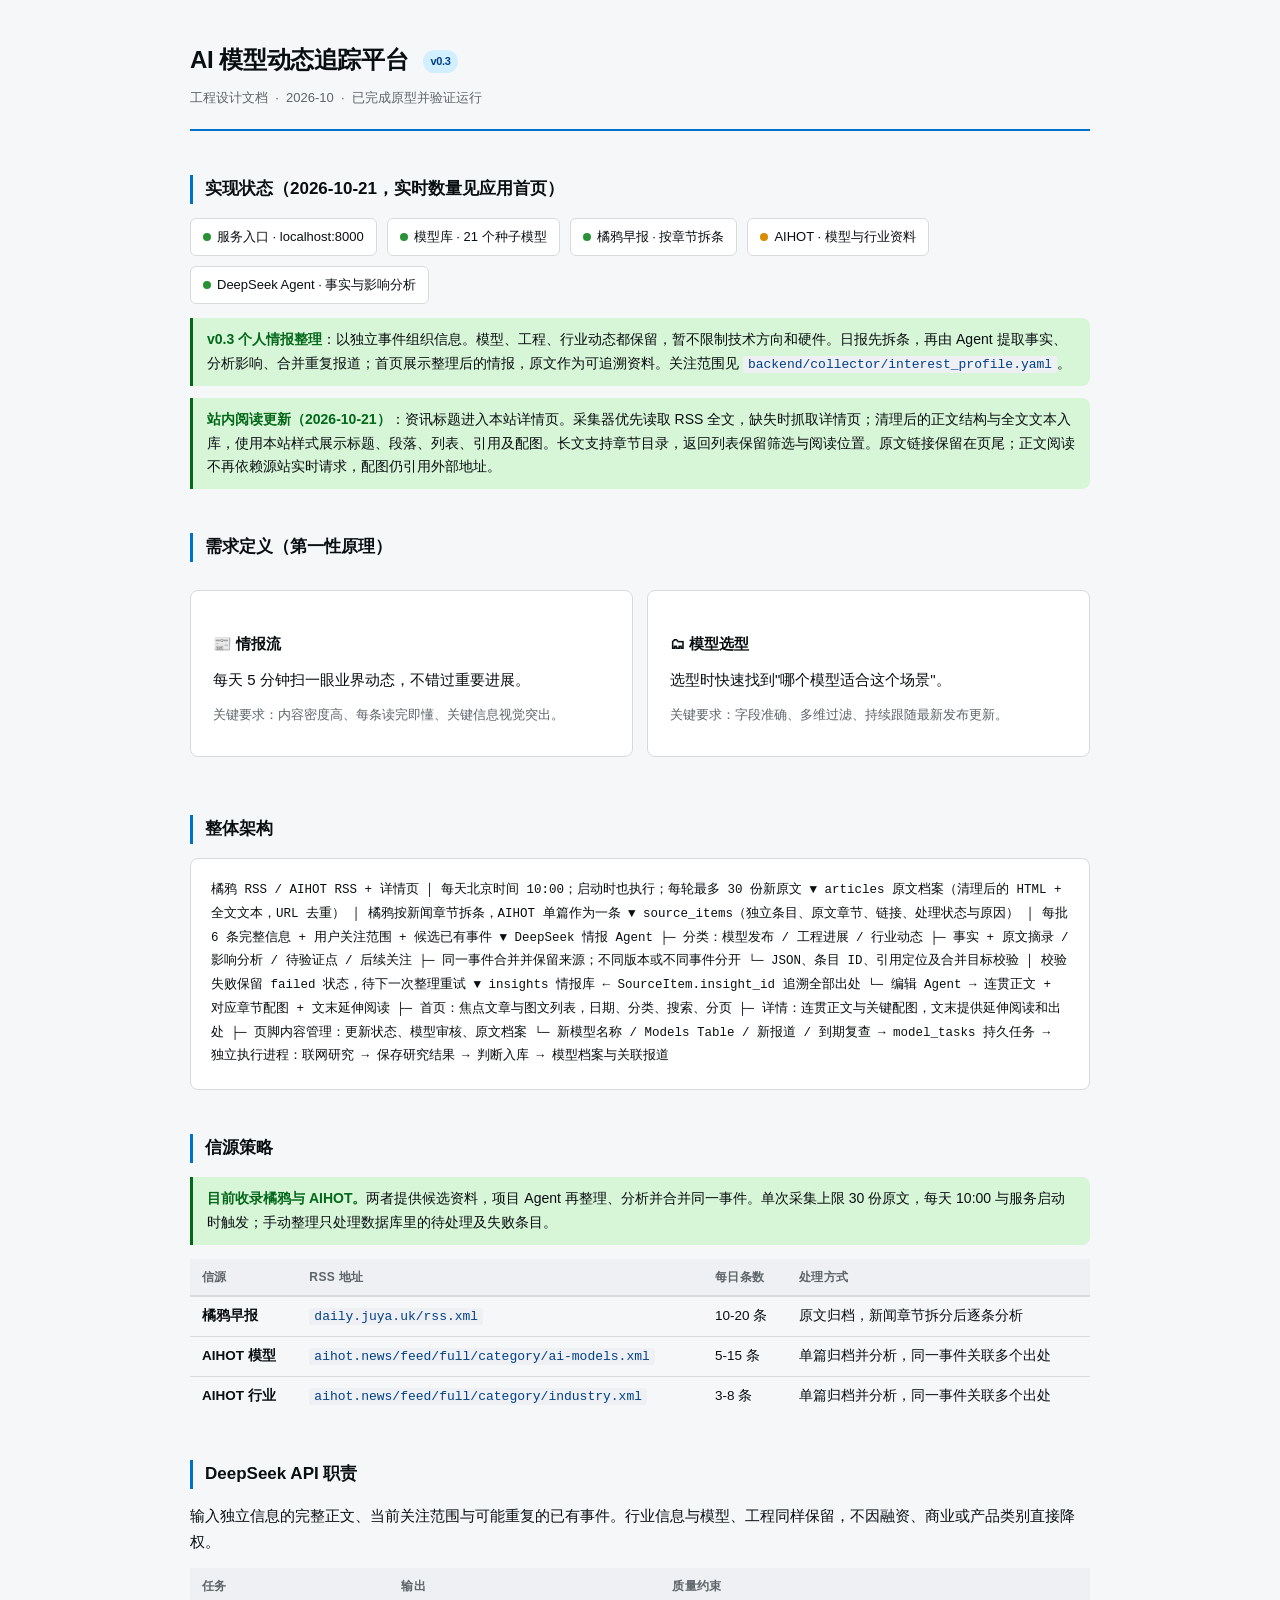
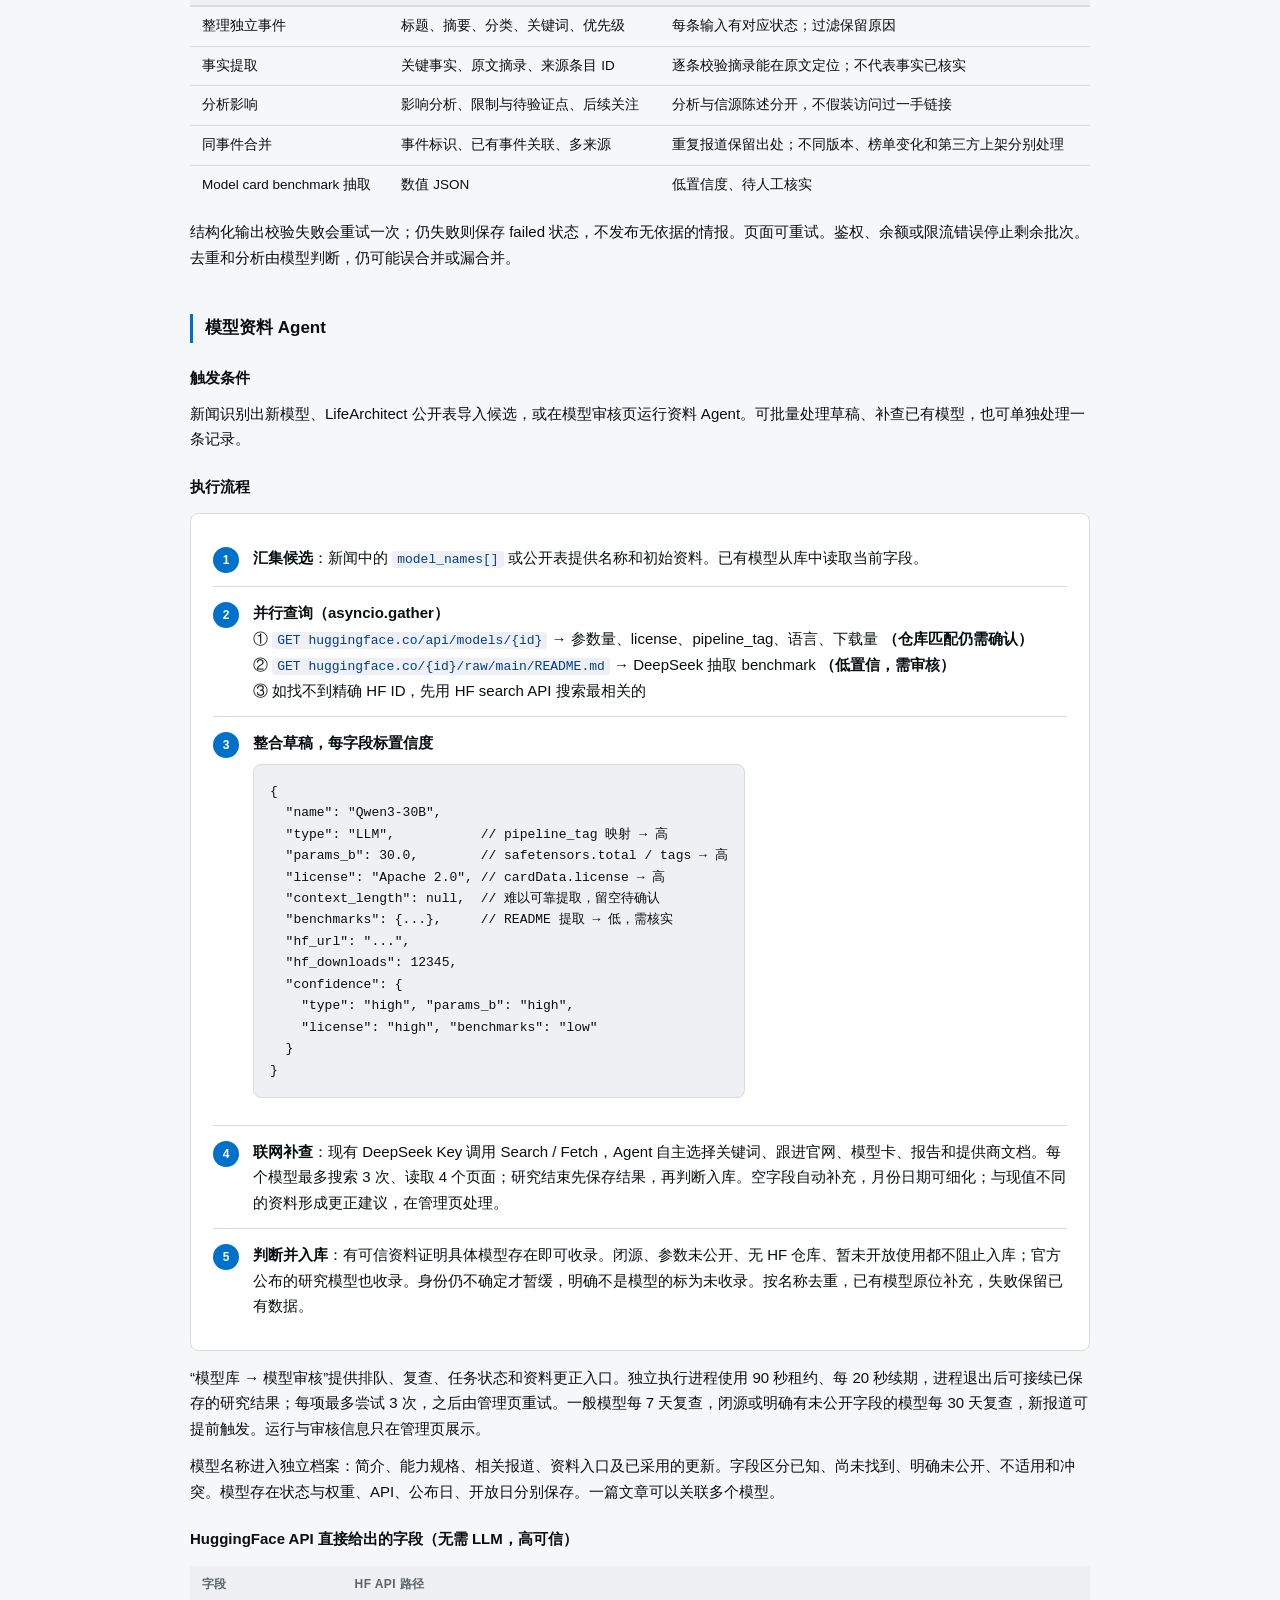
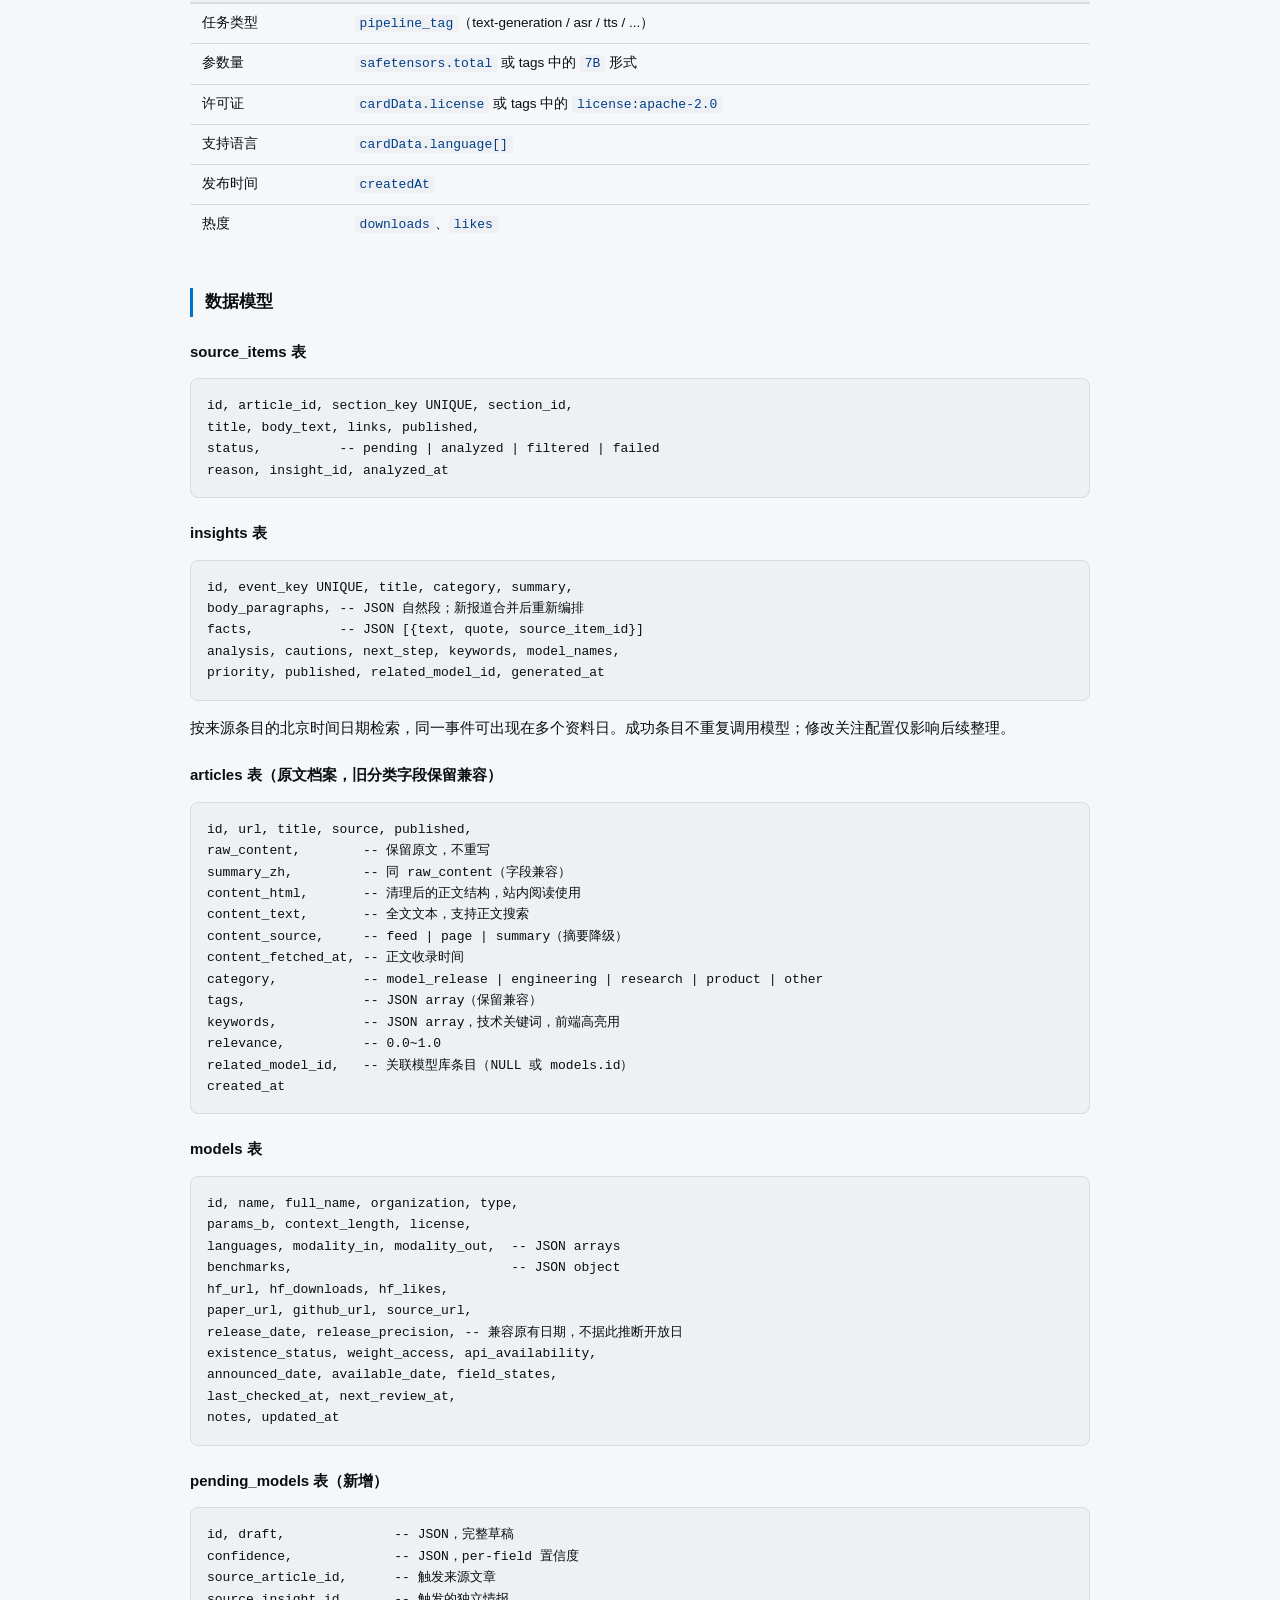
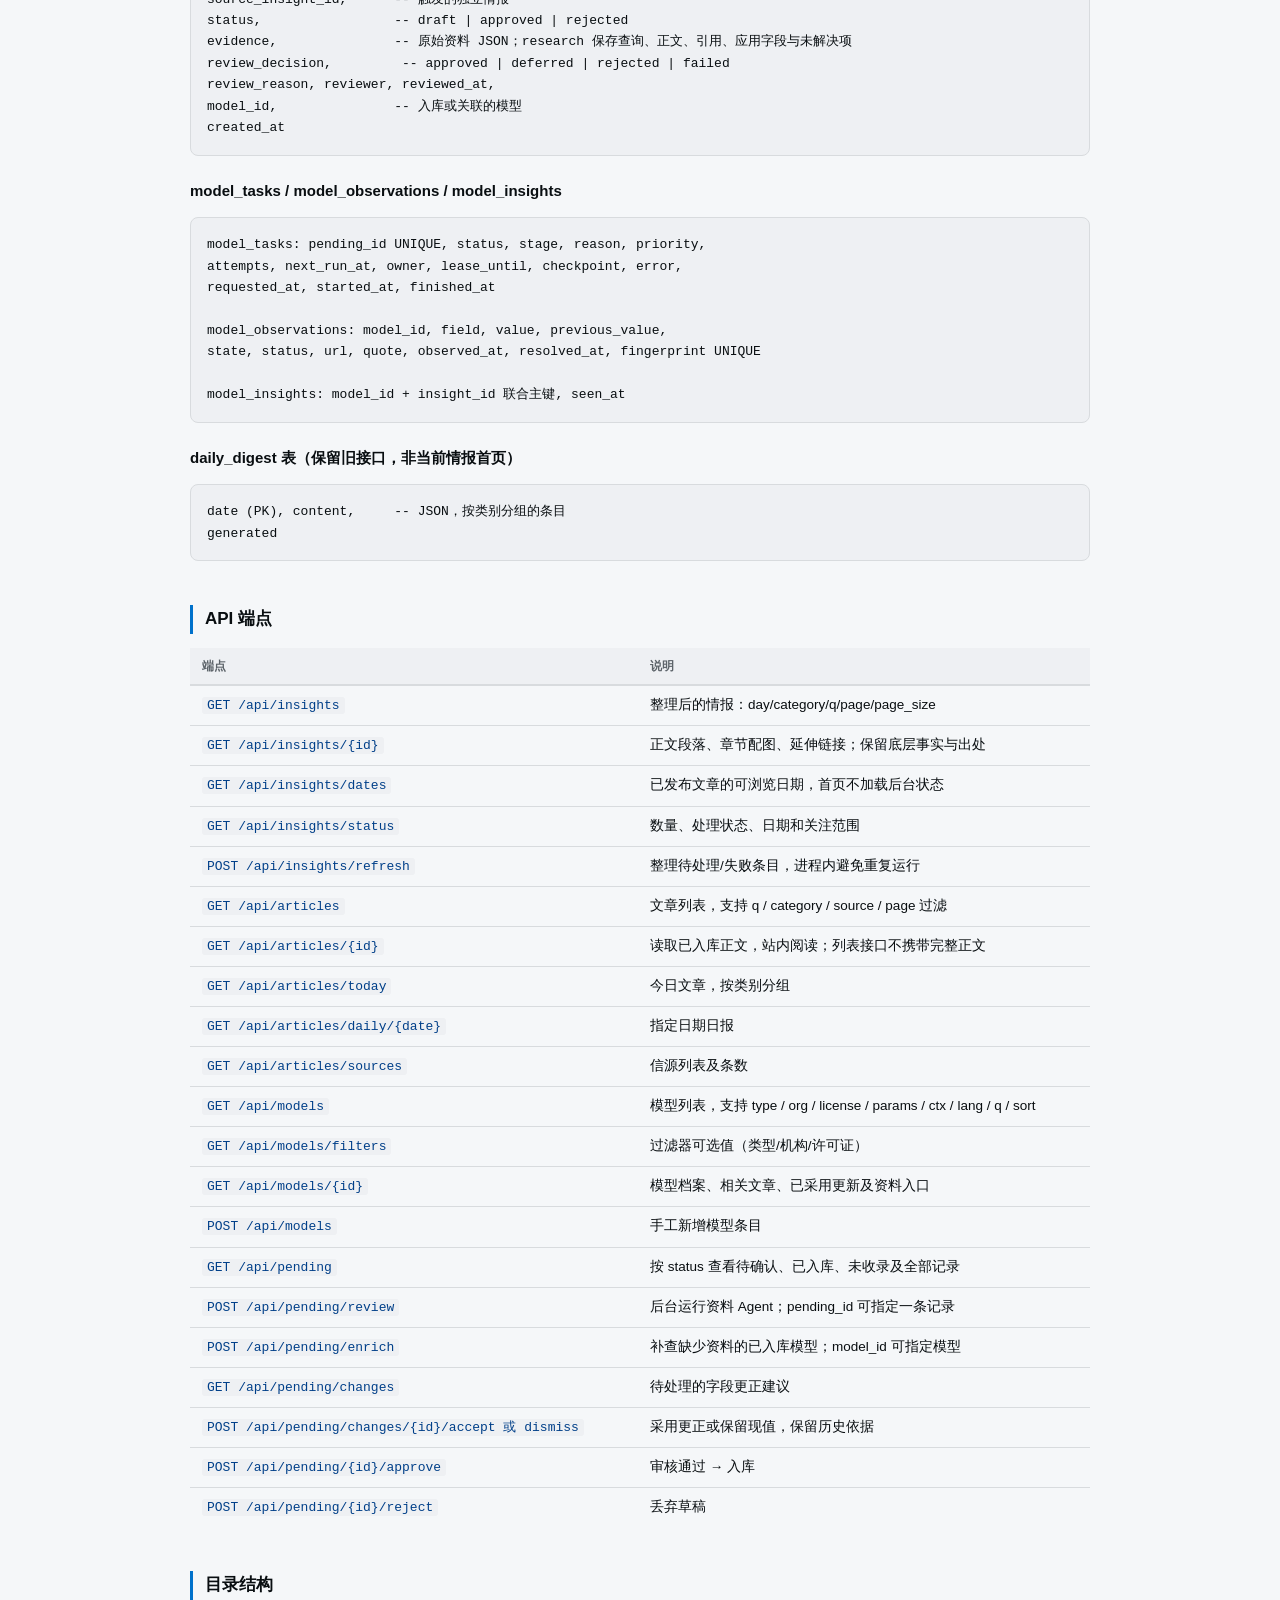
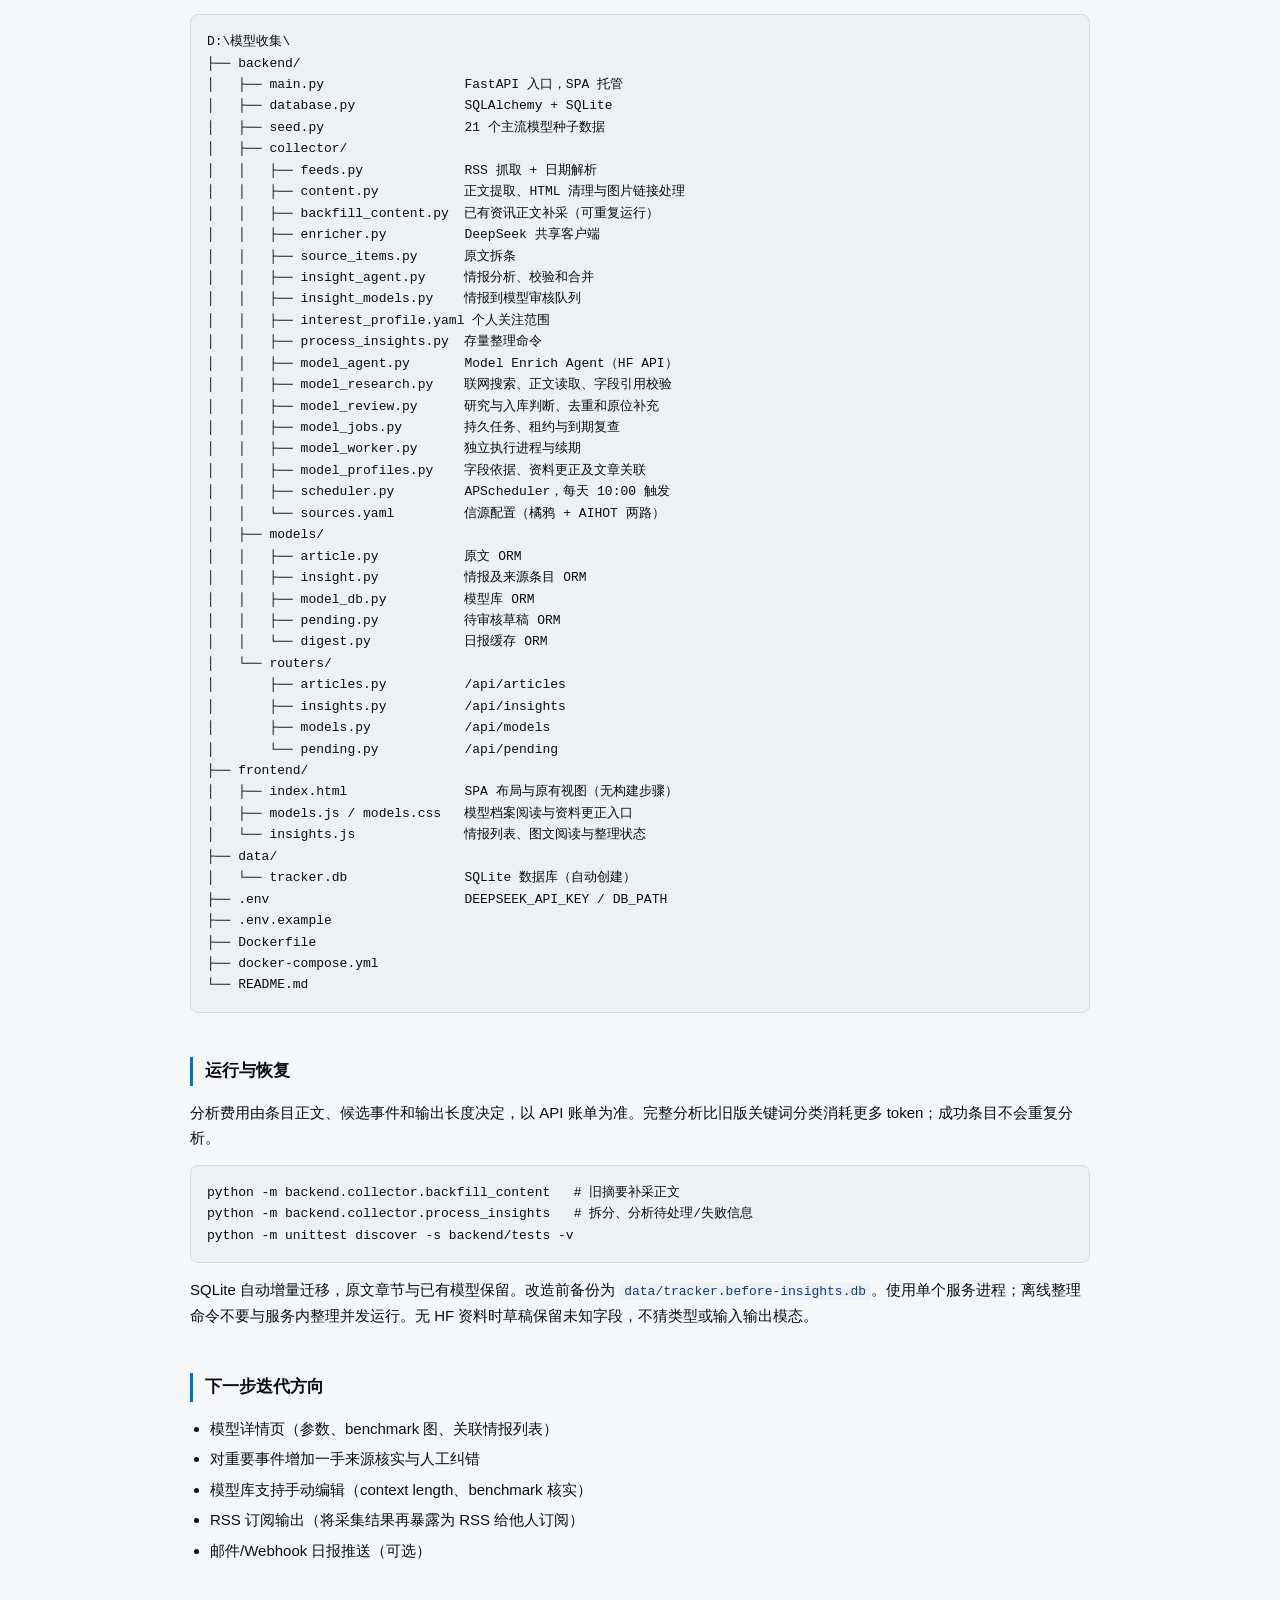
==== commit 9be83be4: "调整采集至上午十点并完善部署配置 移除文章配图来源说明，补充文档维护 Agent 设计方案。修复 Dockerfile 注释，排除构建上下文中的本地数据并补充服务器部署说明。" ====
--- a/design.html
+++ b/design.html
@@ -131,7 +131,7 @@
 
 <div class="arch">
 橘鸦 RSS / AIHOT RSS + 详情页
-  │  每天北京时间 09:00；启动时也执行；每轮最多 30 份新原文
+  │  每天北京时间 10:00；启动时也执行；每轮最多 30 份新原文
   ▼
 articles 原文档案（清理后的 HTML + 全文文本，URL 去重）
   │  橘鸦按新闻章节拆条，AIHOT 单篇作为一条
@@ -159,7 +159,7 @@
 <h2>信源策略</h2>
 
 <div class="changed">
-  <strong>目前收录橘鸦与 AIHOT。</strong>两者提供候选资料，项目 Agent 再整理、分析并合并同一事件。单次采集上限 30 份原文，每天 09:00 与服务启动时触发；手动整理只处理数据库里的待处理及失败条目。
+  <strong>目前收录橘鸦与 AIHOT。</strong>两者提供候选资料，项目 Agent 再整理、分析并合并同一事件。单次采集上限 30 份原文，每天 10:00 与服务启动时触发；手动整理只处理数据库里的待处理及失败条目。
 </div>
 
 <table>
@@ -391,7 +391,7 @@
 │   │   ├── model_jobs.py        持久任务、租约与到期复查
 │   │   ├── model_worker.py      独立执行进程与续期
 │   │   ├── model_profiles.py    字段依据、资料更正及文章关联
-│   │   ├── scheduler.py         APScheduler，每天 09:00 触发
+│   │   ├── scheduler.py         APScheduler，每天 10:00 触发
 │   │   └── sources.yaml         信源配置（橘鸦 + AIHOT 两路）
 │   ├── models/
 │   │   ├── article.py           原文 ORM
